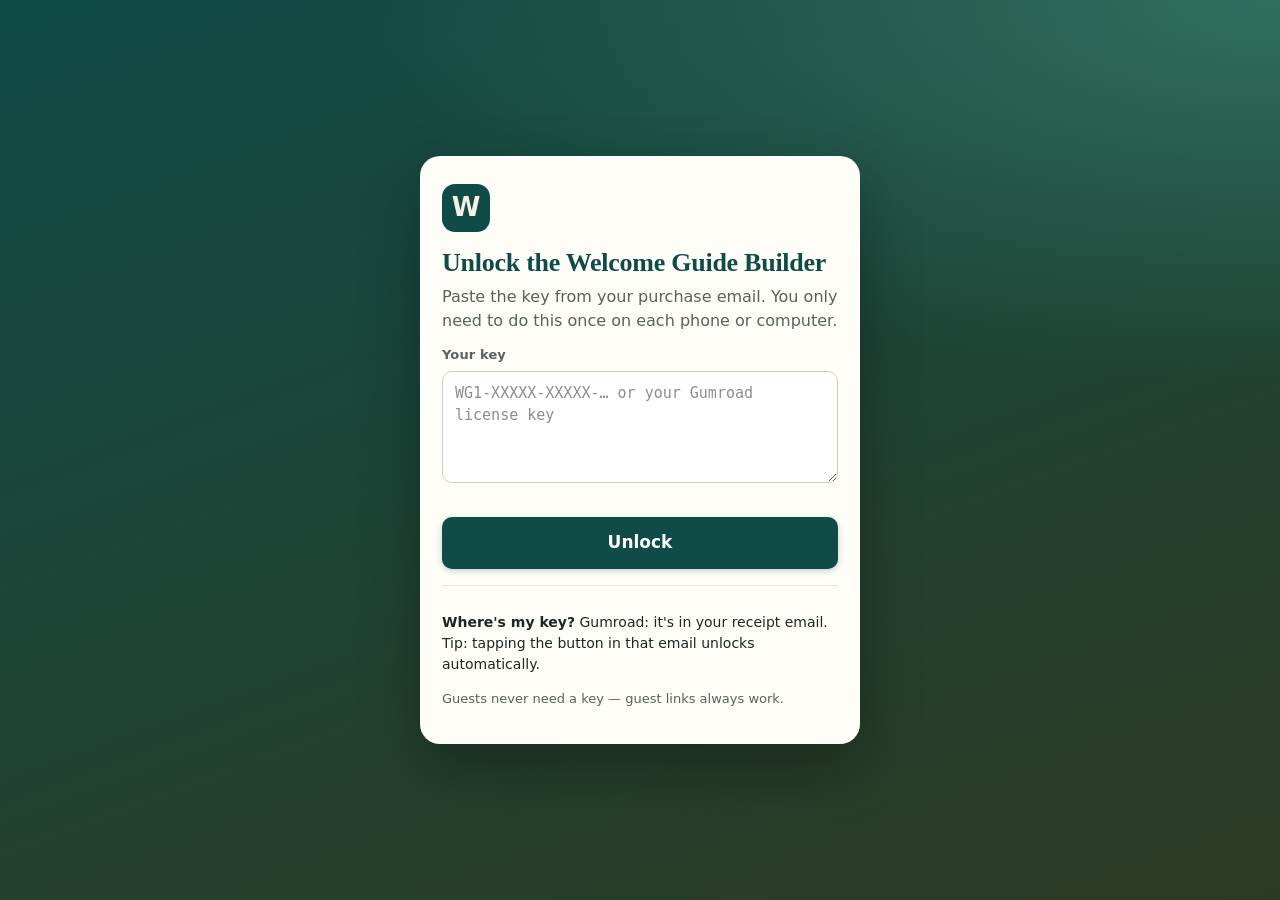
==== index.html @ 29413397 "Translate remaining guest text (unit word, fallback title, tab title) in all 52 languages; plain hin" ====
<!doctype html><html lang="en"><head><meta charset="utf-8"><meta http-equiv="Cache-Control" content="no-cache, no-store, must-revalidate"><meta http-equiv="Pragma" content="no-cache"><meta http-equiv="Expires" content="0"><meta name="wg-version" content="7"><meta name="theme-color" content="#0f4c47"><meta name="viewport" content="width=device-width,initial-scale=1">
<title>Welcome Guide</title><link rel="stylesheet" href="style.css?v=7"></head><body>
<div id="lock" class="lock" hidden><form id="lockForm" class="lockCard" novalidate>
 <span class="logo big" aria-hidden="true">W</span><h1>Unlock the Welcome Guide Builder</h1>
 <p>Paste the key from your purchase email. You only need to do this once on each phone or computer.</p>
 <label for="lockKey">Your key</label><textarea id="lockKey" rows="4" autocomplete="off" autocapitalize="characters" spellcheck="false" placeholder="WG1-XXXXX-XXXXX-… or your Gumroad license key"></textarea>
 <p id="lockErr" class="lockErr" role="alert"></p><button id="lockBtn" class="primary">Unlock</button>
 <div class="lockHelp"><p><b>Where's my key?</b> Gumroad: it's in your receipt email. Tip: tapping the button in that email unlocks automatically.</p><p hidden>Bought on Etsy? <a id="lockClaim" href="#">Claim your key with your order number</a>.</p>
 <p><a id="lockBuy" class="btn ghost" hidden>Buy a key</a></p><p class="hint">Guests never need a key — guest links always work.</p></div></form></div>
<div id="editor" hidden>
 <header class="top"><h1><span class="logo" aria-hidden="true">W</span>Welcome Guide Builder</h1>
  <div class="actions"><button id="btnExample" class="ghost">Load example</button><button id="btnClear" class="ghost">Clear</button><button id="btnLink" class="primary">Create guest link</button></div>
</header>
 <div class="seg" role="tablist"><button id="tabEdit" class="on">✏️ Edit</button><button id="tabPrev">👁️ Preview</button></div>
 <main class="wrap">
  <form id="form" class="panel" onsubmit="return false">
   <fieldset id="langBox"><legend><span class="ic" aria-hidden="true">🌐</span>Guide language</legend>
    <label for="langSel" class="langLbl">Guide language (what guests will see)</label><select name="lang" id="langSel"><option value="en" lang="en">English</option><optgroup label="Southern Africa"><option value="af" lang="af">Afrikaans</option><option value="nso" lang="nso">Sepedi</option><option value="st" lang="st">Sesotho</option><option value="tn" lang="tn">Setswana</option><option value="nr" lang="nr">isiNdebele — Southern Ndebele</option><option value="ve" lang="ve">Tshivenḓa — Tshivenda</option><option value="xh" lang="xh">isiXhosa — Xhosa</option><option value="ts" lang="ts">Xitsonga</option><option value="zu" lang="zu">isiZulu — Zulu</option></optgroup><optgroup label="Africa"><option value="am" lang="am">አማርኛ — Amharic</option><option value="ha" lang="ha">Hausa</option><option value="ig" lang="ig">Asụsụ Igbo — Igbo</option><option value="sw" lang="sw">Kiswahili — Swahili</option><option value="yo" lang="yo">Yorùbá — Yoruba</option></optgroup><optgroup label="Europe"><option value="cs" lang="cs">Čeština — Czech</option><option value="da" lang="da">Dansk — Danish</option><option value="nl" lang="nl">Nederlands — Dutch</option><option value="fi" lang="fi">Suomi — Finnish</option><option value="fr" lang="fr">Français — French</option><option value="de" lang="de">Deutsch — German</option><option value="el" lang="el">Ελληνικά — Greek</option><option value="hu" lang="hu">Magyar — Hungarian</option><option value="it" lang="it">Italiano — Italian</option><option value="nb" lang="nb">Norsk — Norwegian</option><option value="pl" lang="pl">Polski — Polish</option><option value="pt" lang="pt">Português — Portuguese (Portugal)</option><option value="ro" lang="ro">Română — Romanian</option><option value="ru" lang="ru">Русский — Russian</option><option value="es" lang="es">Español — Spanish</option><option value="sv" lang="sv">Svenska — Swedish</option><option value="tr" lang="tr">Türkçe — Turkish</option><option value="uk" lang="uk">Українська — Ukrainian</option></optgroup><optgroup label="Middle East"><option value="ar" lang="ar">العربية — Arabic</option><option value="he" lang="he">עברית — Hebrew</option><option value="fa" lang="fa">فارسی — Persian</option></optgroup><optgroup label="Asia"><option value="bn" lang="bn">বাংলা — Bengali</option><option value="zh" lang="zh-Hans">简体中文 — Chinese (Simplified)</option><option value="zht" lang="zh-Hant">繁體中文 — Chinese (Traditional)</option><option value="fil" lang="fil">Filipino</option><option value="hi" lang="hi">हिन्दी — Hindi</option><option value="id" lang="id">Bahasa Indonesia — Indonesian</option><option value="ja" lang="ja">日本語 — Japanese</option><option value="ko" lang="ko">한국어 — Korean</option><option value="ms" lang="ms">Bahasa Melayu — Malay</option><option value="pa" lang="pa">ਪੰਜਾਬੀ — Punjabi</option><option value="ta" lang="ta">தமிழ் — Tamil</option><option value="th" lang="th">ไทย — Thai</option><option value="ur" lang="ur">اردو — Urdu</option><option value="vi" lang="vi">Tiếng Việt — Vietnamese</option></optgroup><optgroup label="Americas"><option value="ptbr" lang="pt-BR">Português (Brasil) — Portuguese (Brazil)</option><option value="es419" lang="es-419">Español (Latinoamérica) — Spanish (Latin America)</option></optgroup></select>
    <p class="hint">Translates the guide\'s headings and buttons. Your own text stays as you typed it.</p></fieldset>
   <div class="intro"><b>How it works</b><ol><li>Fill in your details below (or tap <i>Load example</i> to see one). Everything saves automatically on this phone/browser only.</li><li>Tap <b>Create guest link</b>, then send the link on WhatsApp/email or print the QR code for the unit.</li><li>Guests open it in their phone browser — no app needed.</li></ol>
   <p>🔒 <b>Privacy:</b> everything you enter (Wi-Fi password, lockbox codes, address) is stored inside the link itself. Anyone with the link or QR code can read it — only share it with booked guests.</p>
   <p>🔁 <b>Changed something?</b> Make a new link and QR code after every edit. Old links keep showing the old details.</p></div>
   <fieldset><legend><span class="ic" aria-hidden="true">🏡</span>Property</legend>
    <label>Property name<input name="property"></label><label>Host name<input name="host"></label>
    <label>Welcome message<textarea name="welcome" rows="3"></textarea></label>
    <label>Address<textarea name="address" rows="2"></textarea></label>
    <label>Map link for address (optional)<input name="addressMap" placeholder="https://maps.google.com/..."></label></fieldset>
   <fieldset><legend><span class="ic" aria-hidden="true">🏢</span>Units</legend>
    <label class="chk"><input type="checkbox" id="multi"> This property has multiple units (rooms, flats, cottages)</label>
    <div id="unitsBox" hidden><p class="hint">Everything else in this form is the shared guide. Pick the building and unit, then tap <b>Create guest link</b> for that unit. Details are saved per building + unit and come back when you switch to it again.</p>
     <label>Dorm / building name<input id="uBldg" list="bldgList" placeholder="e.g. Block A" autocomplete="off"></label><datalist id="bldgList"></datalist>
     <label>Which unit<input id="uWhich" list="unitUsed" placeholder="e.g. 12 or Sea View" autocomplete="off"></label><datalist id="unitUsed"></datalist>
     <p class="hint" id="uLabel"></p>
     <details class="udetails"><summary>More details (optional)</summary>
      <label>Unit note<textarea rows="2" id="ud-note" data-ud="note" placeholder="e.g. Ground floor, sea-facing"></textarea></label>
      <div class="row"><label>Wi-Fi name (override)<input id="ud-wifiName" data-ud="wifiName" placeholder="Leave blank to use shared"></label><label>Wi-Fi password (override)<input id="ud-wifiPass" data-ud="wifiPass"></label></div>
      <label>Door / lockbox code<input id="ud-code" data-ud="code"></label>
      <label>Extra note<textarea rows="2" id="ud-extra" data-ud="extra"></textarea></label></details></div></fieldset>
   <fieldset><legend><span class="ic" aria-hidden="true">🔑</span>Check-in / Check-out</legend><div class="row">
    <label>Check-in from<input name="checkin" type="time"></label><label>Check-out by<input name="checkout" type="time"></label></div>
    <label>Check-in instructions<textarea name="checkinNotes" rows="3"></textarea></label>
    <label>Check-out instructions<textarea name="checkoutNotes" rows="2"></textarea></label></fieldset>
   <fieldset><legend><span class="ic" aria-hidden="true">📶</span>Wi-Fi</legend><div class="row"><label>Network name<input name="wifiName"></label><label>Password<input name="wifiPass"></label></div></fieldset>
   <fieldset><legend><span class="ic" aria-hidden="true">📋</span>House rules</legend><p class="hint">One rule per line item, e.g. "No smoking indoors".</p><div class="list" data-list="rules"></div><button type="button" class="add" data-add="rules">+ Add rule</button></fieldset>
   <fieldset><legend><span class="ic" aria-hidden="true">🛠️</span>Appliances &amp; how-to</legend><p class="hint">Ideas: load-shedding &amp; the inverter, gate remote / alarm, geyser, braai, DStv/TV, washing machine.</p><div class="list" data-list="howto"></div><button type="button" class="add" data-add="howto">+ Add note</button></fieldset>
   <fieldset><legend><span class="ic" aria-hidden="true">🚗</span>Parking</legend><textarea name="parking" rows="2"></textarea></fieldset>
   <fieldset><legend><span class="ic" aria-hidden="true">🌍</span>Local recommendations</legend><p class="hint">Map link: in Google Maps, find the place, tap <b>Share → Copy link</b>, and paste it here.</p><div class="list" data-list="recs"></div><button type="button" class="add" data-add="recs">+ Add place</button></fieldset>
   <fieldset><legend><span class="ic" aria-hidden="true">☎️</span>Contacts</legend><div class="row"><label>Host phone<input name="hostPhone" type="tel" placeholder="+27 82 123 4567"></label><label>WhatsApp<input name="hostWhatsapp" type="tel"></label></div>
    <p class="hint">Type numbers as you would dial them, e.g. 082 123 4567 or +27 82 123 4567 — both work. WhatsApp numbers starting with 0 are converted to +27 automatically.</p><p class="hint"><b>Emergency &amp; useful numbers</b> (SA defaults included — edit as needed)</p><div class="list" data-list="emergency"></div><button type="button" class="add" data-add="emergency">+ Add contact</button></fieldset>
   <fieldset><legend><span class="ic" aria-hidden="true">✅</span>Checkout checklist</legend><div class="list" data-list="checklist"></div><button type="button" class="add" data-add="checklist">+ Add item</button></fieldset>
   <p class="hint" id="saved">✓ Autosaved on this device.</p>
  </form>
  <section class="previewWrap"><div class="previewLabel">Live guest preview</div><div class="phone"><div id="preview" class="guide"></div></div></section>
 </main>
 <div id="modal" class="modal" hidden><div class="card">
  <h2 id="modalTitle">Guest link ready</h2><p class="hint" id="linkInfo"></p>
  <textarea id="linkOut" rows="4" readonly></textarea>
  <div class="actions"><button id="btnCopy" class="primary">Copy link</button><a id="btnOpen" class="ghost btn" target="_blank">Open</a><button id="btnClose" class="ghost">Close</button></div>
  <div id="qr"></div><p class="hint">Print this QR code and leave it in the unit.</p><div class="actions qrAct"><button id="btnPrint" class="ghost">🖨️ Print QR</button><button id="btnPng" class="ghost">⬇️ Download QR (PNG)</button><button id="btnShare" class="ghost">📤 Share</button></div></div></div>

</div>
<div id="guest" class="guide guestPage" hidden></div>
<div id="toast" class="toast"><span id="toastMsg"></span><button id="toastUndo" hidden>Undo</button></div>
<script src="lib/lz-string.min.js"></script><script src="lib/qrcode.js"></script><script src="lib/nacl-fast.min.js"></script><script src="config.js?v=7"></script><script src="gate.js?v=7"></script><script src="langs.js?v=7"></script><script src="app.js?v=7"></script>
</body></html>
---- style.css ----
/* Welcome Guide — visual system v2 */
:root{--teal:#0f4c47;--teal-2:#14675f;--teal-50:#e8f2ef;--olive:#5c6b3a;--sand:#f5efe4;--sand-2:#ece3d3;--cream:#fffdf8;--ink:#1d2725;--muted:#58625f;--line:#e2d9c8;--accent:#b4531f;--accent-50:#fbeee4;--danger:#b42318;--danger-50:#fdecea;--wa:#15803d;
 --r-sm:10px;--r:14px;--r-lg:20px;--s1:4px;--s2:8px;--s3:12px;--s4:16px;--s5:24px;--s6:32px;
 --shadow:0 1px 2px rgba(29,39,37,.06),0 4px 14px rgba(29,39,37,.06);--sans:system-ui,-apple-system,"Segoe UI",Roboto,"Helvetica Neue",Arial,sans-serif;--serif:"Iowan Old Style","Palatino Linotype",Palatino,Georgia,"Times New Roman",serif}
[hidden]{display:none!important}
*{box-sizing:border-box}
body{margin:0;font-family:var(--sans);font-size:16px;line-height:1.5;background:var(--sand);color:var(--ink);-webkit-font-smoothing:antialiased}
h1,h2,legend{font-family:var(--serif);letter-spacing:-.01em}
/* buttons */
button,.btn{font:inherit;font-weight:600;font-size:15px;border:1px solid transparent;border-radius:var(--r-sm);padding:10px 16px;min-height:44px;cursor:pointer;text-decoration:none;display:inline-flex;align-items:center;justify-content:center;gap:6px;transition:background .15s,box-shadow .15s,transform .05s}
button:active,.btn:active{transform:translateY(1px)}
button:focus-visible,a:focus-visible{outline:3px solid #f2b98f;outline-offset:2px}
.primary{background:var(--teal);color:#fff;box-shadow:0 2px 6px rgba(15,76,71,.25)}.primary:hover{background:var(--teal-2)}
.ghost{background:var(--cream);color:var(--teal);border-color:var(--line)}.ghost:hover{background:var(--teal-50)}
/* header */
.top{position:sticky;top:0;z-index:5;background:var(--teal);color:#fff;padding:var(--s3) var(--s4);display:flex;flex-wrap:wrap;gap:var(--s3);align-items:center;justify-content:space-between}
.top h1{font-size:19px;margin:0;display:flex;align-items:center;gap:10px;font-weight:600}
.logo{display:inline-grid;place-items:center;width:32px;height:32px;border-radius:9px;background:var(--sand);color:var(--teal);font-weight:700;font-size:18px}
.actions{display:flex;gap:var(--s2);flex-wrap:wrap}
.top .ghost{background:transparent;color:#fff;border-color:rgba(255,255,255,.35)}.top .ghost:hover{background:rgba(255,255,255,.1)}
.top .primary{background:var(--sand);color:var(--teal)}
/* layout */
.wrap{display:grid;grid-template-columns:minmax(0,1fr) 400px;gap:var(--s5);padding:var(--s5) var(--s4);max-width:1200px;margin:auto}
.wrap>*{min-width:0}
@media(max-width:900px){.wrap{grid-template-columns:1fr}}
/* intro */
.intro{background:var(--cream);border:1px solid var(--line);border-left:4px solid var(--accent);border-radius:var(--r);padding:var(--s4);margin-bottom:var(--s4);font-size:14px;color:var(--ink)}
.intro>b{font-family:var(--serif);font-size:17px;display:block;margin-bottom:var(--s1)}
.intro ol{margin:var(--s2) 0;padding-left:20px}.intro li{margin:var(--s1) 0}.intro p{margin:var(--s2) 0 0;color:var(--muted)}
/* form cards */
fieldset{border:1px solid var(--line);background:var(--cream);border-radius:var(--r);padding:var(--s4);margin:0 0 var(--s4);box-shadow:var(--shadow);min-width:0}
legend{font-weight:600;font-size:18px;padding:0 0 var(--s3);float:left;width:100%;margin-bottom:var(--s3);color:var(--teal);border-bottom:1px solid var(--sand-2);display:flex;align-items:center;gap:10px}
legend+*,fieldset>.row{clear:both}
.ic{display:inline-grid;place-items:center;width:34px;height:34px;border-radius:10px;background:var(--teal-50);font-size:17px;flex:none}
label{display:block;font-size:13px;font-weight:600;color:var(--muted);margin:var(--s3) 0 0;letter-spacing:.01em}
input,textarea{display:block;width:100%;font:inherit;font-size:16px;font-weight:400;color:var(--ink);padding:10px 12px;min-height:44px;border:1px solid #d5cbb8;border-radius:var(--r-sm);margin-top:6px;background:#fff;transition:border-color .15s,box-shadow .15s}
input::placeholder,textarea::placeholder{color:#8a8f8c}
input:focus,textarea:focus{outline:none;border-color:var(--teal-2);box-shadow:0 0 0 3px rgba(20,103,95,.18)}
textarea{resize:vertical}
.row{display:grid;grid-template-columns:1fr 1fr;gap:var(--s3)}
.list{display:flex;flex-direction:column;gap:var(--s2)}
.item{display:flex;gap:var(--s2);align-items:flex-end;flex-wrap:wrap;padding:var(--s3);background:#fff;border:1px solid var(--sand-2);border-radius:var(--r-sm)}
.item .f{flex:1 1 140px;margin:0;font-size:13px}.item .f input,.item .f textarea{margin-top:4px}
.item .rm{min-width:44px;min-height:44px;margin-left:var(--s3);background:var(--danger-50);color:var(--danger);border-color:#f5c2bd;padding:0}
.item .rm:hover{background:#fbd9d5}
.add{background:transparent;color:var(--teal);border:1.5px dashed #9fbcb6;margin-top:var(--s3);width:100%}.add:hover{background:var(--teal-50)}
.hint{font-size:13px;color:var(--muted);margin:var(--s2) 0}
#saved{text-align:center;color:var(--olive);font-weight:600}
/* preview */
.previewWrap{position:sticky;top:84px;align-self:start}.previewLabel{font-size:12px;font-weight:600;text-transform:uppercase;letter-spacing:.08em;color:var(--muted);margin-bottom:var(--s2);text-align:center}
.phone{border:10px solid #1d2725;border-radius:36px;height:760px;overflow:auto;background:var(--sand);box-shadow:0 20px 40px rgba(29,39,37,.18)}
/* modal */
.modal{position:fixed;inset:0;background:rgba(18,30,28,.55);backdrop-filter:blur(3px);display:flex;align-items:center;justify-content:center;padding:var(--s4);z-index:20}
.modal .card{background:var(--cream);border-radius:var(--r-lg);padding:var(--s5);max-width:480px;width:100%;max-height:95vh;overflow:auto;box-shadow:0 24px 60px rgba(0,0,0,.25)}
.modal h2{margin:0 0 var(--s1);font-size:24px;color:var(--teal)}
#linkOut{font-size:13px;word-break:break-all;font-family:ui-monospace,Menlo,monospace;background:#fff;margin:var(--s3) 0}
#qr{text-align:center;margin-top:var(--s4);background:#fff;border:1px solid var(--line);border-radius:var(--r);padding:var(--s4)}#qr svg,#qr img{width:220px;height:220px}
.qrAct{justify-content:center;margin-top:var(--s2)}.qrAct button{flex:1 1 160px}
/* toast */
.toast{position:fixed;left:50%;bottom:24px;transform:translateX(-50%) translateY(8px);background:var(--ink);color:#fff;padding:10px 18px;border-radius:999px;opacity:0;transition:.2s;pointer-events:none;z-index:30;display:flex;gap:var(--s3);align-items:center;font-size:14px;box-shadow:0 8px 24px rgba(0,0,0,.2)}
.toast.on{opacity:1;transform:translateX(-50%)}.toast.on #toastUndo{pointer-events:auto}
#toastUndo{background:var(--accent);color:#fff;min-height:36px;padding:4px 14px;font-size:14px}
/* edit/preview segmented */
.seg{display:none}
/* ---------- guest guide ---------- */
.guide{font-size:16px;line-height:1.55;color:var(--ink)}
.guestPage{max-width:560px;margin:auto;background:var(--sand);min-height:100vh}
.hero{position:relative;background:radial-gradient(120% 90% at 100% 0,#2f6f5e 0,transparent 60%),linear-gradient(160deg,#0f4c47 0,#123f3b 55%,#2d3a22 100%);color:#fff;padding:44px 24px 36px;overflow:hidden}
.hero::after{content:"";position:absolute;right:-40px;bottom:-60px;width:200px;height:200px;border-radius:50%;border:1px solid rgba(245,239,228,.18);box-shadow:0 0 0 24px rgba(245,239,228,.05)}
.hero small{color:#f2c9a8;letter-spacing:.14em;text-transform:uppercase;font-size:12px;font-weight:700}
.hero h1{margin:8px 0 14px;font-size:34px;line-height:1.1;font-weight:600}
.hero p{margin:0;color:rgba(255,255,255,.92);white-space:pre-line;font-size:16px;position:relative;z-index:1}
.hero p:last-child{margin-top:14px;color:#f2c9a8;font-style:italic;font-family:var(--serif)}
.nav{display:flex;gap:var(--s2);overflow-x:auto;padding:var(--s3) var(--s4);background:rgba(255,253,248,.96);backdrop-filter:blur(6px);position:sticky;top:0;z-index:2;border-bottom:1px solid var(--line);scrollbar-width:none}
.nav::-webkit-scrollbar{display:none}
.nav a{white-space:nowrap;font-size:14px;font-weight:600;padding:0 14px;min-height:44px;display:inline-flex;align-items:center;border-radius:999px;background:#fff;border:1px solid var(--line);color:var(--teal);text-decoration:none}
.nav a.active{background:var(--teal);border-color:var(--teal);color:#fff}
.sec{background:var(--cream);margin:var(--s4);border-radius:var(--r-lg);padding:var(--s5) 20px;box-shadow:var(--shadow);border:1px solid var(--line);scroll-margin-top:78px}
.sec h2{font-size:21px;margin:0 0 var(--s4);color:var(--teal);font-weight:600}
.pre{white-space:pre-line}
.times{display:grid;grid-template-columns:1fr 1fr;gap:var(--s3)}.times div{background:var(--teal-50);border-radius:var(--r);padding:var(--s3);text-align:center;font-size:13px;font-weight:600;color:var(--muted);text-transform:uppercase;letter-spacing:.06em}
.times b{display:block;font-family:var(--serif);font-size:30px;color:var(--teal);letter-spacing:0;text-transform:none;margin-top:2px}
.wifi{background:linear-gradient(150deg,#123f3b,#0f4c47);color:#fff;border-radius:var(--r);padding:20px;font-size:15px;color:rgba(255,255,255,.85)}.wifi b{color:#fff;font-size:17px}
.wifi .pw{display:flex;justify-content:space-between;align-items:center;gap:var(--s3);background:rgba(255,255,255,.1);border:1px dashed rgba(255,255,255,.35);border-radius:var(--r-sm);padding:12px 14px;margin-top:var(--s3);font-family:ui-monospace,Menlo,monospace;font-size:18px;font-weight:600;width:100%;color:#fff;text-align:left;word-break:break-all}
.wifi .pw span:last-child{font-family:var(--sans);font-size:13px;background:var(--sand);color:var(--teal);padding:4px 10px;border-radius:999px;white-space:nowrap}
ul.clean{list-style:none;padding:0;margin:0}ul.clean li{padding:10px 0 10px 30px;position:relative;border-bottom:1px solid var(--sand-2)}ul.clean li:last-child{border:0}
ul.clean li::before{content:"";position:absolute;left:6px;top:19px;width:8px;height:8px;border-radius:50%;background:var(--accent)}
.how{padding:var(--s3) 0;border-bottom:1px solid var(--sand-2)}.how:last-child{border:0}.how b{display:block;color:var(--teal);margin-bottom:2px}
.rec{display:flex;justify-content:space-between;align-items:center;gap:var(--s3);padding:14px 0;border-bottom:1px solid var(--sand-2)}.rec:last-child{border:0}
.rec .hint{margin:4px 0 0}
.tag{font-size:12px;font-weight:700;background:var(--accent-50);color:#8a3a12;border-radius:999px;padding:2px 9px;margin-left:8px;vertical-align:2px;font-family:var(--sans)}
.pill{display:inline-flex;align-items:center;justify-content:center;gap:6px;background:var(--teal);color:#fff;text-decoration:none;border-radius:999px;padding:0 16px;min-height:44px;font-size:15px;font-weight:600;white-space:nowrap}
.pill.wa{background:var(--wa)}.pill.map{background:#fff;color:var(--teal);border:1.5px solid var(--teal)}.pill.red{background:var(--danger)}
.sec>.pill.map{margin-top:var(--s3)}
.contacts{display:flex;flex-direction:column}.contact{display:flex;justify-content:space-between;align-items:center;gap:var(--s3);padding:10px 0;border-bottom:1px solid var(--sand-2)}.contact:last-child{border:0}
.check{display:flex;flex-direction:column;gap:var(--s2);margin-top:var(--s2)}
.check label{display:flex;gap:var(--s3);align-items:center;font-size:16px;font-weight:500;color:var(--ink);margin:0;min-height:48px;padding:6px 14px;border:1px solid var(--line);border-radius:var(--r-sm);background:#fff;cursor:pointer}
.check input{width:24px;height:24px;min-height:24px;flex:none;margin:0;accent-color:var(--teal)}
.check label:has(input:checked){background:var(--teal-50);color:var(--muted);text-decoration:line-through}
.foot{text-align:center;color:var(--muted);font-family:var(--serif);font-style:italic;font-size:15px;padding:var(--s6) var(--s4)}
.empty{color:var(--muted);text-align:center;padding:48px 16px}
/* phones */
@media(max-width:900px){
 .top{position:static;padding:var(--s3)}.top h1{font-size:17px;width:100%}
 #btnLink{position:fixed;left:12px;right:12px;bottom:12px;z-index:15;box-shadow:0 8px 24px rgba(15,76,71,.4);font-size:16px;min-height:52px;background:var(--teal);color:#fff}
 html{scroll-padding-bottom:96px;scroll-padding-top:56px}body{padding-bottom:84px}.toast{bottom:84px}
 .seg{display:flex;position:sticky;top:0;z-index:6;background:var(--sand);padding:var(--s2) var(--s3);gap:4px;border-bottom:1px solid var(--line)}
 .seg button{flex:1;background:transparent;color:var(--teal);border-color:var(--line);background:var(--cream)}.seg button.on{background:var(--teal);color:#fff;border-color:var(--teal)}
 .previewWrap{display:none}.showPrev .previewWrap{display:block}.showPrev #form{display:none}
 .phone{border:0;border-radius:0;height:auto;box-shadow:none}.previewLabel{display:none}.wrap{padding:var(--s3)}
 .modal{padding:var(--s2)}.modal .card{padding:20px}
}
@media print{body *{visibility:hidden}#modal,#modal #qr,#modal #qr *{visibility:visible}#modal{position:absolute;inset:0;background:#fff}#modal #qr{position:absolute;top:2cm;left:0;right:0;border:0}#modal #qr svg{width:10cm;height:10cm}}
/* lock screen */
.lock{min-height:100vh;display:flex;align-items:center;justify-content:center;padding:var(--s4);background:radial-gradient(120% 70% at 100% 0,#2f6f5e 0,transparent 60%),linear-gradient(160deg,#0f4c47,#2d3a22)}
.lockCard{background:var(--cream);border-radius:var(--r-lg);padding:28px 22px;max-width:440px;width:100%;box-shadow:0 24px 60px rgba(0,0,0,.3)}
.lockCard h1{font-size:26px;color:var(--teal);margin:var(--s4) 0 var(--s2);line-height:1.15}.lockCard>p{color:var(--muted);margin:0 0 var(--s3)}
.logo.big{width:48px;height:48px;font-size:26px;background:var(--teal);color:var(--sand);border-radius:13px}
#lockKey{font-family:ui-monospace,Menlo,monospace;font-size:15px}#lockBtn{width:100%;margin-top:var(--s2);min-height:52px;font-size:17px}
.lockErr{color:var(--danger);font-weight:600;font-size:14px;min-height:1em;margin:var(--s2) 0}
.lockHelp{margin-top:var(--s4);padding-top:var(--s3);border-top:1px solid var(--sand-2);font-size:14px}.lockHelp a{color:var(--teal);font-weight:600}.lockHelp .btn{width:100%}
/* v3: units, all-QR page */
.unitName{font-size:1.05rem;font-weight:600;opacity:.9;margin:.15rem 0 .2rem}
.chk{display:flex;gap:.5rem;align-items:center;font-weight:600}.chk input{width:auto}
.units{display:flex;flex-direction:column;gap:.4rem;margin:.6rem 0}
.unit{border:1px solid #d9e2e0;border-radius:10px;padding:.4rem .6rem;background:#fff}
.unit summary{display:flex;gap:.5rem;align-items:center;cursor:pointer;list-style:none}.unit summary::-webkit-details-marker{display:none}
.unit summary input{flex:1;margin:0}.unit summary .hint{white-space:nowrap;margin:0}
.unit[open]{background:#f6faf9}
#unitsModal .card{max-height:90vh;overflow:auto}
.ulinks{display:flex;flex-direction:column;gap:.4rem;margin-top:.8rem}
.ulink{border-top:1px solid #e3e9e8;padding-top:.5rem;display:flex;flex-wrap:wrap;gap:.3rem .6rem;align-items:center}.ulink .actions{width:100%;margin:0;display:flex;flex-wrap:wrap;gap:.3rem}
.ulink .actions button,.ulink .actions .btn{padding:.35rem .7rem;font-size:.85rem}
.allqr{position:fixed;inset:0;z-index:60;background:#fff;overflow:auto;padding:1rem;color:#000}
.allqrBar{display:flex;gap:.5rem;margin-bottom:.8rem}.allqr h1{font-size:1.2rem;margin:0 0 .8rem}
.qgrid{display:grid;grid-template-columns:repeat(auto-fill,minmax(150px,1fr));gap:12px}
.qcell{border:1px dashed #bbb;border-radius:8px;padding:8px;text-align:center;break-inside:avoid;page-break-inside:avoid}
.qcell svg{width:100%;height:auto;display:block}.qcell b{display:block;font-size:1rem;margin-top:4px}.qcell small{color:#555}
@media print{body.allqrOn *{visibility:visible!important}body.allqrOn #editor>*:not(#allqr),body.allqrOn #toast{display:none!important}
 body.allqrOn #allqr{position:static;padding:0}body.allqrOn .allqrBar{display:none}body.allqrOn .qgrid{grid-template-columns:repeat(4,1fr)}}
/* v4: manual units */
.bldgName{font-size:.95rem;opacity:.85;margin:.1rem 0 0}
.uhead{display:flex;align-items:center;justify-content:space-between;gap:.5rem}.uhead .ulab{flex:1;min-width:0;overflow-wrap:anywhere}
.unit .rm{min-width:44px;min-height:44px;padding:0;background:var(--danger-50);color:var(--danger);border-color:#f5c2bd}
.row3{display:grid;grid-template-columns:1fr;gap:.4rem}@media(min-width:560px){.row3{grid-template-columns:1fr 2fr 2fr}}
.unit details summary{cursor:pointer;margin:.3rem 0}.bulk{margin:.6rem 0}.bulk>summary{cursor:pointer;font-weight:600}
.ulink .rmu{color:var(--danger)}
.unit details summary{display:block}
/* v4: languages */
#guest,#preview{font-family:system-ui,-apple-system,"Segoe UI",Roboto,"Noto Sans","Noto Sans Ethiopic","Nyala","Noto Sans Thai","Leelawadee UI","Noto Sans Devanagari","Nirmala UI","Noto Sans CJK SC","PingFang SC","Hiragino Sans","Microsoft YaHei","Malgun Gothic","Noto Naskh Arabic","Segoe UI Historic",sans-serif}
[dir=rtl] .contact,[dir=rtl] .wifi{text-align:right}[dir=rtl] .pw,[dir=rtl] .pill{direction:ltr;unicode-bidi:isolate}[dir=rtl] .nav{direction:rtl}
select{display:block;width:100%;font:inherit;font-size:16px;color:var(--ink);padding:10px 12px;min-height:44px;border:1px solid #d5cbb8;border-radius:var(--r-sm);margin-top:6px;background:#fff}
#langBox label{font-weight:600}
.udetails{margin:.6rem 0}.udetails>summary{cursor:pointer;font-weight:600}
.langLbl{font-size:15px;color:var(--ink)}
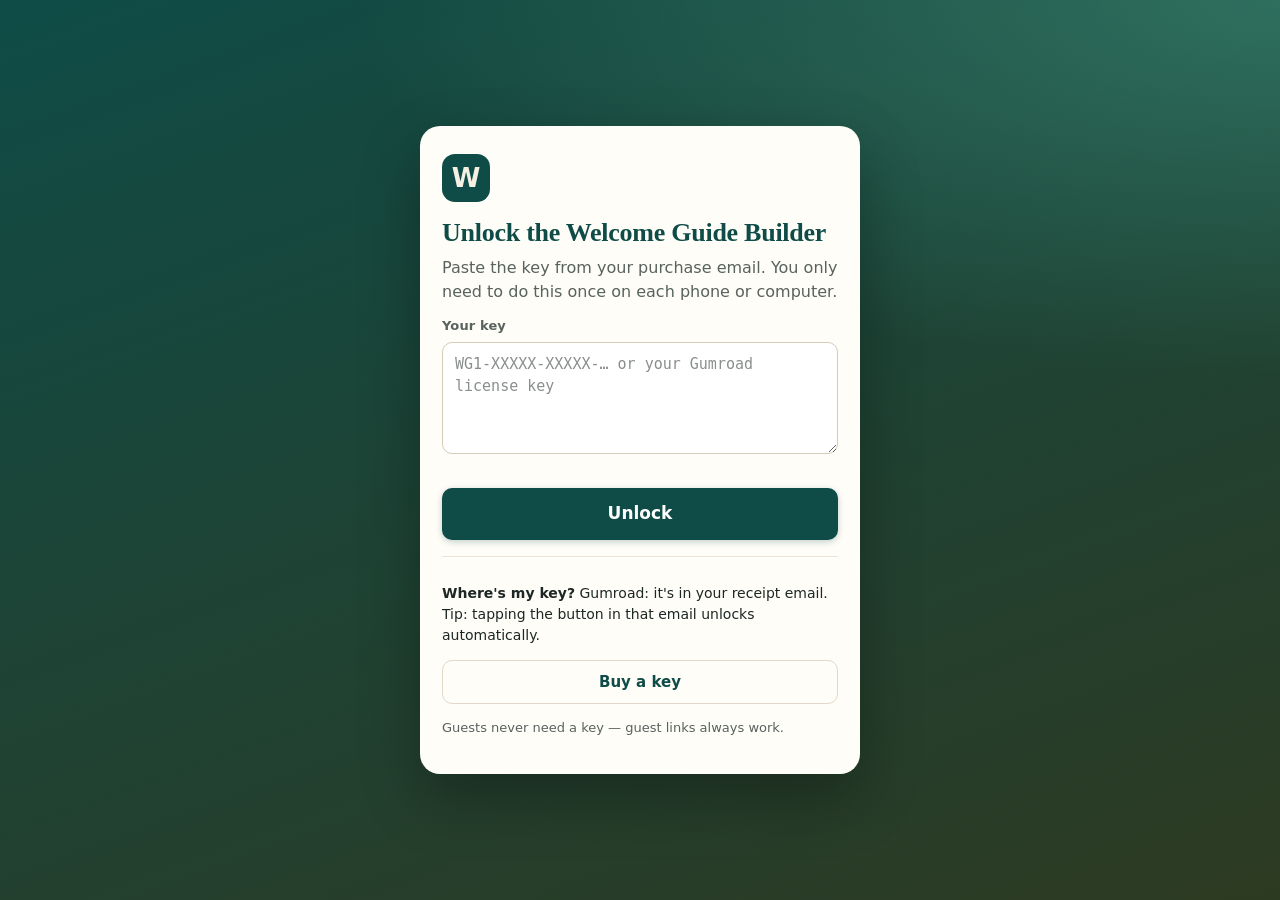
==== commit faf2c8a8: "Enable Gumroad license keys (product id uFNvVqw_7tbo_p2oDtWYvg==) and Buy link to cjtools.gumroad.co" ====
--- a/index.html
+++ b/index.html
@@ -1,5 +1,5 @@
-<!doctype html><html lang="en"><head><meta charset="utf-8"><meta http-equiv="Cache-Control" content="no-cache, no-store, must-revalidate"><meta http-equiv="Pragma" content="no-cache"><meta http-equiv="Expires" content="0"><meta name="wg-version" content="7"><meta name="theme-color" content="#0f4c47"><meta name="viewport" content="width=device-width,initial-scale=1">
-<title>Welcome Guide</title><link rel="stylesheet" href="style.css?v=7"></head><body>
+<!doctype html><html lang="en"><head><meta charset="utf-8"><meta http-equiv="Cache-Control" content="no-cache, no-store, must-revalidate"><meta http-equiv="Pragma" content="no-cache"><meta http-equiv="Expires" content="0"><meta name="wg-version" content="11"><meta name="theme-color" content="#0f4c47"><meta name="viewport" content="width=device-width,initial-scale=1">
+<title>Welcome Guide</title><link rel="stylesheet" href="style.css?v=11"></head><body>
 <div id="lock" class="lock" hidden><form id="lockForm" class="lockCard" novalidate>
  <span class="logo big" aria-hidden="true">W</span><h1>Unlock the Welcome Guide Builder</h1>
  <p>Paste the key from your purchase email. You only need to do this once on each phone or computer.</p>
@@ -16,13 +16,16 @@
   <form id="form" class="panel" onsubmit="return false">
    <fieldset id="langBox"><legend><span class="ic" aria-hidden="true">🌐</span>Guide language</legend>
     <label for="langSel" class="langLbl">Guide language (what guests will see)</label><select name="lang" id="langSel"><option value="en" lang="en">English</option><optgroup label="Southern Africa"><option value="af" lang="af">Afrikaans</option><option value="nso" lang="nso">Sepedi</option><option value="st" lang="st">Sesotho</option><option value="tn" lang="tn">Setswana</option><option value="nr" lang="nr">isiNdebele — Southern Ndebele</option><option value="ve" lang="ve">Tshivenḓa — Tshivenda</option><option value="xh" lang="xh">isiXhosa — Xhosa</option><option value="ts" lang="ts">Xitsonga</option><option value="zu" lang="zu">isiZulu — Zulu</option></optgroup><optgroup label="Africa"><option value="am" lang="am">አማርኛ — Amharic</option><option value="ha" lang="ha">Hausa</option><option value="ig" lang="ig">Asụsụ Igbo — Igbo</option><option value="sw" lang="sw">Kiswahili — Swahili</option><option value="yo" lang="yo">Yorùbá — Yoruba</option></optgroup><optgroup label="Europe"><option value="cs" lang="cs">Čeština — Czech</option><option value="da" lang="da">Dansk — Danish</option><option value="nl" lang="nl">Nederlands — Dutch</option><option value="fi" lang="fi">Suomi — Finnish</option><option value="fr" lang="fr">Français — French</option><option value="de" lang="de">Deutsch — German</option><option value="el" lang="el">Ελληνικά — Greek</option><option value="hu" lang="hu">Magyar — Hungarian</option><option value="it" lang="it">Italiano — Italian</option><option value="nb" lang="nb">Norsk — Norwegian</option><option value="pl" lang="pl">Polski — Polish</option><option value="pt" lang="pt">Português — Portuguese (Portugal)</option><option value="ro" lang="ro">Română — Romanian</option><option value="ru" lang="ru">Русский — Russian</option><option value="es" lang="es">Español — Spanish</option><option value="sv" lang="sv">Svenska — Swedish</option><option value="tr" lang="tr">Türkçe — Turkish</option><option value="uk" lang="uk">Українська — Ukrainian</option></optgroup><optgroup label="Middle East"><option value="ar" lang="ar">العربية — Arabic</option><option value="he" lang="he">עברית — Hebrew</option><option value="fa" lang="fa">فارسی — Persian</option></optgroup><optgroup label="Asia"><option value="bn" lang="bn">বাংলা — Bengali</option><option value="zh" lang="zh-Hans">简体中文 — Chinese (Simplified)</option><option value="zht" lang="zh-Hant">繁體中文 — Chinese (Traditional)</option><option value="fil" lang="fil">Filipino</option><option value="hi" lang="hi">हिन्दी — Hindi</option><option value="id" lang="id">Bahasa Indonesia — Indonesian</option><option value="ja" lang="ja">日本語 — Japanese</option><option value="ko" lang="ko">한국어 — Korean</option><option value="ms" lang="ms">Bahasa Melayu — Malay</option><option value="pa" lang="pa">ਪੰਜਾਬੀ — Punjabi</option><option value="ta" lang="ta">தமிழ் — Tamil</option><option value="th" lang="th">ไทย — Thai</option><option value="ur" lang="ur">اردو — Urdu</option><option value="vi" lang="vi">Tiếng Việt — Vietnamese</option></optgroup><optgroup label="Americas"><option value="ptbr" lang="pt-BR">Português (Brasil) — Portuguese (Brazil)</option><option value="es419" lang="es-419">Español (Latinoamérica) — Spanish (Latin America)</option></optgroup></select>
-    <p class="hint">Translates the guide\'s headings and buttons. Your own text stays as you typed it.</p></fieldset>
+    <p class="hint">Translates the guide’s headings and buttons. Your own text stays as you typed it.</p></fieldset>
    <div class="intro"><b>How it works</b><ol><li>Fill in your details below (or tap <i>Load example</i> to see one). Everything saves automatically on this phone/browser only.</li><li>Tap <b>Create guest link</b>, then send the link on WhatsApp/email or print the QR code for the unit.</li><li>Guests open it in their phone browser — no app needed.</li></ol>
    <p>🔒 <b>Privacy:</b> everything you enter (Wi-Fi password, lockbox codes, address) is stored inside the link itself. Anyone with the link or QR code can read it — only share it with booked guests.</p>
    <p>🔁 <b>Changed something?</b> Make a new link and QR code after every edit. Old links keep showing the old details.</p></div>
    <fieldset><legend><span class="ic" aria-hidden="true">🏡</span>Property</legend>
     <label>Property name<input name="property"></label><label>Host name<input name="host"></label>
     <label>Welcome message<textarea name="welcome" rows="3"></textarea></label>
+    <div id="trBox" class="trBox" hidden><button type="button" id="btnTr" class="ghost">🌐 Translate</button><p id="trStatus" class="hint" aria-live="polite"></p>
+     <label id="trWrap">Welcome message (translated)<textarea name="welcomeT" rows="3" placeholder="Tap Translate, or type the welcome message in the guide language yourself"></textarea></label>
+     <p class="hint">Machine translation by a free service — please check it. Only the welcome message is translated; your other text stays as you typed it.</p></div>
     <label>Address<textarea name="address" rows="2"></textarea></label>
     <label>Map link for address (optional)<input name="addressMap" placeholder="https://maps.google.com/..."></label></fieldset>
    <fieldset><legend><span class="ic" aria-hidden="true">🏢</span>Units</legend>
@@ -48,7 +51,7 @@
    <fieldset><legend><span class="ic" aria-hidden="true">☎️</span>Contacts</legend><div class="row"><label>Host phone<input name="hostPhone" type="tel" placeholder="+27 82 123 4567"></label><label>WhatsApp<input name="hostWhatsapp" type="tel"></label></div>
     <p class="hint">Type numbers as you would dial them, e.g. 082 123 4567 or +27 82 123 4567 — both work. WhatsApp numbers starting with 0 are converted to +27 automatically.</p><p class="hint"><b>Emergency &amp; useful numbers</b> (SA defaults included — edit as needed)</p><div class="list" data-list="emergency"></div><button type="button" class="add" data-add="emergency">+ Add contact</button></fieldset>
    <fieldset><legend><span class="ic" aria-hidden="true">✅</span>Checkout checklist</legend><div class="list" data-list="checklist"></div><button type="button" class="add" data-add="checklist">+ Add item</button></fieldset>
-   <p class="hint" id="saved">✓ Autosaved on this device.</p>
+   <p class="hint" id="saved">✓ Autosaved on this device.</p><p class="hint verStamp" id="wgVer">Builder version v11</p>
   </form>
   <section class="previewWrap"><div class="previewLabel">Live guest preview</div><div class="phone"><div id="preview" class="guide"></div></div></section>
  </main>
@@ -61,5 +64,5 @@
 </div>
 <div id="guest" class="guide guestPage" hidden></div>
 <div id="toast" class="toast"><span id="toastMsg"></span><button id="toastUndo" hidden>Undo</button></div>
-<script src="lib/lz-string.min.js"></script><script src="lib/qrcode.js"></script><script src="lib/nacl-fast.min.js"></script><script src="config.js?v=7"></script><script src="gate.js?v=7"></script><script src="langs.js?v=7"></script><script src="app.js?v=7"></script>
+<script src="lib/lz-string.min.js"></script><script src="lib/qrcode.js"></script><script src="lib/nacl-fast.min.js"></script><script src="config.js?v=11"></script><script src="gate.js?v=11"></script><script src="langs.js?v=11"></script><script src="app.js?v=11"></script>
 </body></html>
--- a/style.css
+++ b/style.css
@@ -153,3 +153,7 @@
 #langBox label{font-weight:600}
 .udetails{margin:.6rem 0}.udetails>summary{cursor:pointer;font-weight:600}
 .langLbl{font-size:15px;color:var(--ink)}
+.trBox{margin-top:8px;padding:10px 12px;border:1px dashed #d5cbb8;border-radius:var(--r-sm);background:#fff}.trBox .warn{color:#9a4b00;font-weight:600}
+.wTog{background:transparent;border:1px solid rgba(245,239,228,.45);color:#f5efe4;font-size:13px;padding:4px 10px;min-height:32px;border-radius:999px;margin-top:2px;cursor:pointer}
+.unitBadge{position:relative;z-index:1;display:inline-flex;flex-wrap:wrap;align-items:baseline;gap:.15rem .5rem;margin:0 0 14px;padding:8px 14px;border-radius:14px;background:rgba(245,239,228,.16);border:1px solid rgba(245,239,228,.35);color:#fff}.unitBadge .ubL{font-size:12px;font-weight:700;letter-spacing:.08em;text-transform:uppercase;color:#f2c9a8}.unitBadge .ubV{font-size:20px;font-weight:700;line-height:1.2}
+.verStamp{opacity:.6;font-size:12px;text-align:center;margin-top:.25rem}
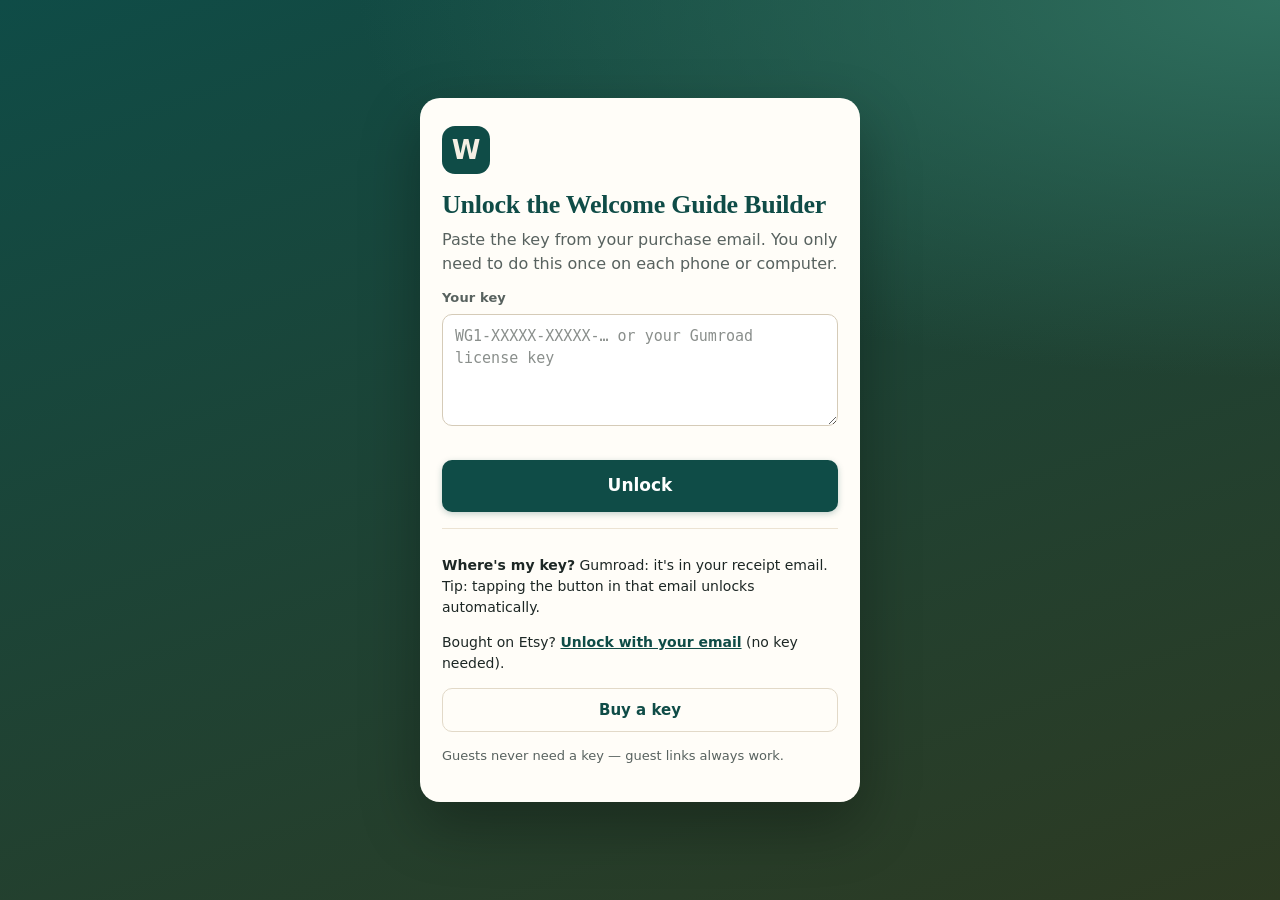
==== commit f2888868: "Switch on email-code unlock: serviceUrl = welcome-guide-keys.cjtools.workers.dev, emailUnlock:true; " ====
--- a/index.html
+++ b/index.html
@@ -1,11 +1,11 @@
-<!doctype html><html lang="en"><head><meta charset="utf-8"><meta http-equiv="Cache-Control" content="no-cache, no-store, must-revalidate"><meta http-equiv="Pragma" content="no-cache"><meta http-equiv="Expires" content="0"><meta name="wg-version" content="11"><meta name="theme-color" content="#0f4c47"><meta name="viewport" content="width=device-width,initial-scale=1">
-<title>Welcome Guide</title><link rel="stylesheet" href="style.css?v=11"></head><body>
+<!doctype html><html lang="en"><head><meta charset="utf-8"><meta http-equiv="Cache-Control" content="no-cache, no-store, must-revalidate"><meta http-equiv="Pragma" content="no-cache"><meta http-equiv="Expires" content="0"><meta name="wg-version" content="13"><meta name="theme-color" content="#0f4c47"><meta name="viewport" content="width=device-width,initial-scale=1">
+<title>Welcome Guide</title><link rel="stylesheet" href="style.css?v=13"></head><body>
 <div id="lock" class="lock" hidden><form id="lockForm" class="lockCard" novalidate>
  <span class="logo big" aria-hidden="true">W</span><h1>Unlock the Welcome Guide Builder</h1>
  <p>Paste the key from your purchase email. You only need to do this once on each phone or computer.</p>
  <label for="lockKey">Your key</label><textarea id="lockKey" rows="4" autocomplete="off" autocapitalize="characters" spellcheck="false" placeholder="WG1-XXXXX-XXXXX-… or your Gumroad license key"></textarea>
  <p id="lockErr" class="lockErr" role="alert"></p><button id="lockBtn" class="primary">Unlock</button>
- <div class="lockHelp"><p><b>Where's my key?</b> Gumroad: it's in your receipt email. Tip: tapping the button in that email unlocks automatically.</p><p hidden>Bought on Etsy? <a id="lockClaim" href="#">Claim your key with your order number</a>.</p>
+ <div class="lockHelp"><p><b>Where's my key?</b> Gumroad: it's in your receipt email. Tip: tapping the button in that email unlocks automatically.</p><p hidden>Bought on Etsy? <a id="lockClaim" href="#">Claim your key with your order number</a>.</p><p hidden>Bought on Etsy? <a id="lockEmail" href="unlock.html">Unlock with your email</a> (no key needed).</p>
  <p><a id="lockBuy" class="btn ghost" hidden>Buy a key</a></p><p class="hint">Guests never need a key — guest links always work.</p></div></form></div>
 <div id="editor" hidden>
  <header class="top"><h1><span class="logo" aria-hidden="true">W</span>Welcome Guide Builder</h1>
@@ -64,5 +64,5 @@
 </div>
 <div id="guest" class="guide guestPage" hidden></div>
 <div id="toast" class="toast"><span id="toastMsg"></span><button id="toastUndo" hidden>Undo</button></div>
-<script src="lib/lz-string.min.js"></script><script src="lib/qrcode.js"></script><script src="lib/nacl-fast.min.js"></script><script src="config.js?v=11"></script><script src="gate.js?v=11"></script><script src="langs.js?v=11"></script><script src="app.js?v=11"></script>
+<script src="lib/lz-string.min.js"></script><script src="lib/qrcode.js"></script><script src="lib/nacl-fast.min.js"></script><script src="config.js?v=13"></script><script src="gate.js?v=13"></script><script src="langs.js?v=13"></script><script src="app.js?v=13"></script>
 </body></html>
